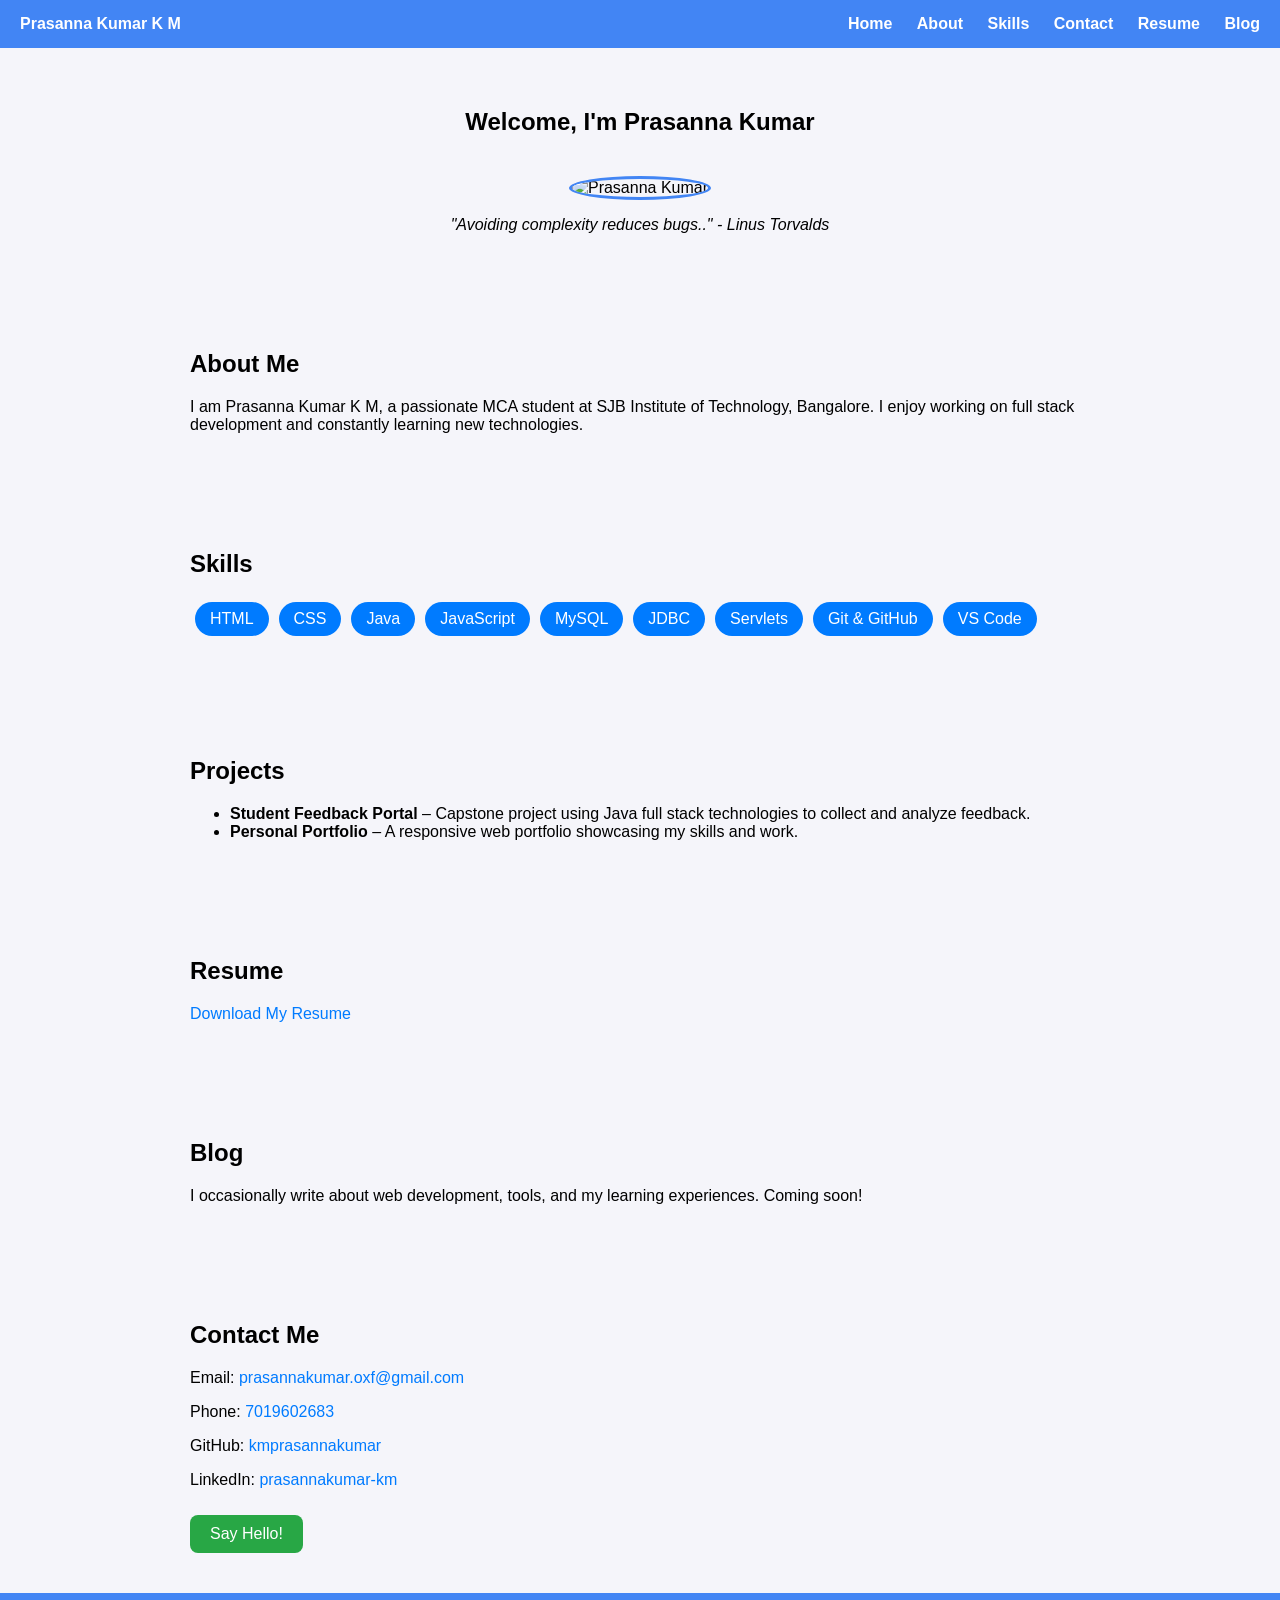
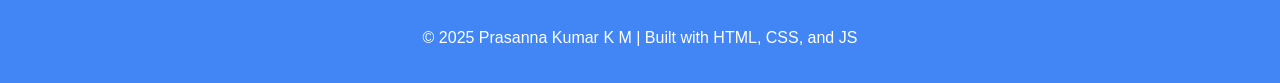
==== index.html @ b58815f3 "Initial commit" ====
<!DOCTYPE html>
<html lang="en">
<head>
  <meta charset="UTF-8">
  <meta name="viewport" content="width=device-width, initial-scale=1">
  <title>Prasanna Kumar K M</title>
  <link rel="stylesheet" href="style.css">
</head>
<body>
  <!-- Navbar -->
  <nav class="navbar">
    <div class="nav-left">Prasanna Kumar K M</div>
    <div class="nav-right">
      <a href="#home">Home</a>
      <a href="#about">About</a>
      <a href="#skills">Skills</a>
      <a href="#contact">Contact</a>
      <a href="#resume">Resume</a>
      <a href="#blog">Blog</a>
    </div>
  </nav>

  <!-- Home -->
  <section id="home" class="section center">
    <h1>Welcome, I'm Prasanna Kumar</h1>
    <img src="C:\Users\HP\Downloads\1742823588732.jpg" alt="Prasanna Kumar" class="profile-pic">
    <p><em>"Avoiding complexity reduces bugs.." - Linus Torvalds</em></p>
  </section>

  <!-- About -->
  <section id="about" class="section">
    <h2>About Me</h2>
    <p>I am Prasanna Kumar K M, a passionate MCA student at SJB Institute of Technology, Bangalore. I enjoy working on full stack development and constantly learning new technologies.</p>
  </section>

  <!-- Skills -->
  <section id="skills" class="section">
    <h2>Skills</h2>
    <ul class="skills">
      <li>HTML</li>
      <li>CSS</li>
      <li>Java</li>
      <li>JavaScript</li>
      <li>MySQL</li>
      <li>JDBC</li>
      <li>Servlets</li>
      <li>Git & GitHub</li>
      <li>VS Code</li>
    </ul>
  </section>

  <!-- Projects -->
  <section id="projects" class="section">
    <h2>Projects</h2>
    <ul>
      <li><strong>Student Feedback Portal</strong> – Capstone project using Java full stack technologies to collect and analyze feedback.</li>
      <li><strong>Personal Portfolio</strong> – A responsive web portfolio showcasing my skills and work.</li>
    </ul>
  </section>

  <!-- Resume -->
  <section id="resume" class="section">
    <h2>Resume</h2>
    <p><a href="#" target="_blank">Download My Resume</a></p>
  </section>

  <!-- Blog -->
  <section id="blog" class="section">
    <h2>Blog</h2>
    <p>I occasionally write about web development, tools, and my learning experiences. Coming soon!</p>
  </section>

  <!-- Contact -->
  <section id="contact" class="section">
    <h2>Contact Me</h2>
    <p>Email: <a href="mailto:prasannakumar.oxf@gmail.com">prasannakumar.oxf@gmail.com</a></p>
    <p>Phone: <a href="tel:+917019602683">7019602683</a></p>
    <p>GitHub: <a href="https://github.com/kmprasannakumar" target="_blank">kmprasannakumar</a></p>
    <p>LinkedIn: <a href="https://www.linkedin.com/in/prasannakumar-km/" target="_blank">prasannakumar-km</a></p>
    <button onclick="showMessage()">Say Hello!</button>
  </section>

  <!-- Footer -->
  <footer>
    <p>© 2025 Prasanna Kumar K M | Built with HTML, CSS, and JS</p>
  </footer>

  <script>
    function showMessage() {
      alert("Hi! Thanks for visiting my portfolio 😊");
    }
  </script>
</body>
</html>
---- style.css ----
body {
    font-family: Arial, sans-serif;
    margin: 0;
    background: #f5f5fa;
  }
  
  .navbar {
    display: flex;
    justify-content: space-between;
    background-color: #4285f4;
    padding: 15px 20px;
    color: white;
  }
  
  .nav-left {
    font-weight: bold;
  }
  
  .nav-right a {
    color: white;
    margin-left: 20px;
    text-decoration: none;
    font-weight: bold;
  }
  
  .section {
    padding: 40px 20px;
    max-width: 900px;
    margin: auto;
  }
  
  .center {
    text-align: center;
  }
  
  .profile-pic {
    width: 150px;
    border-radius: 50%;
    margin-top: 20px;
    border: 3px solid #4285f4;
  }
  
  .skills {
    list-style: none;
    padding: 0;
    display: flex;
    flex-wrap: wrap;
  }
  
  .skills li {
    background: #007bff;
    color: white;
    padding: 8px 15px;
    margin: 5px;
    border-radius: 20px;
  }
  
  a {
    color: #007bff;
    text-decoration: none;
  }
  
  button {
    padding: 10px 20px;
    font-size: 16px;
    background-color: #28a745;
    color: white;
    border: none;
    border-radius: 8px;
    margin-top: 10px;
    cursor: pointer;
  }
  
  button:hover {
    background-color: #218838;
  }
  
  footer {
    text-align: center;
    padding: 20px;
    background-color: #4285f4;
    color: white;
  }
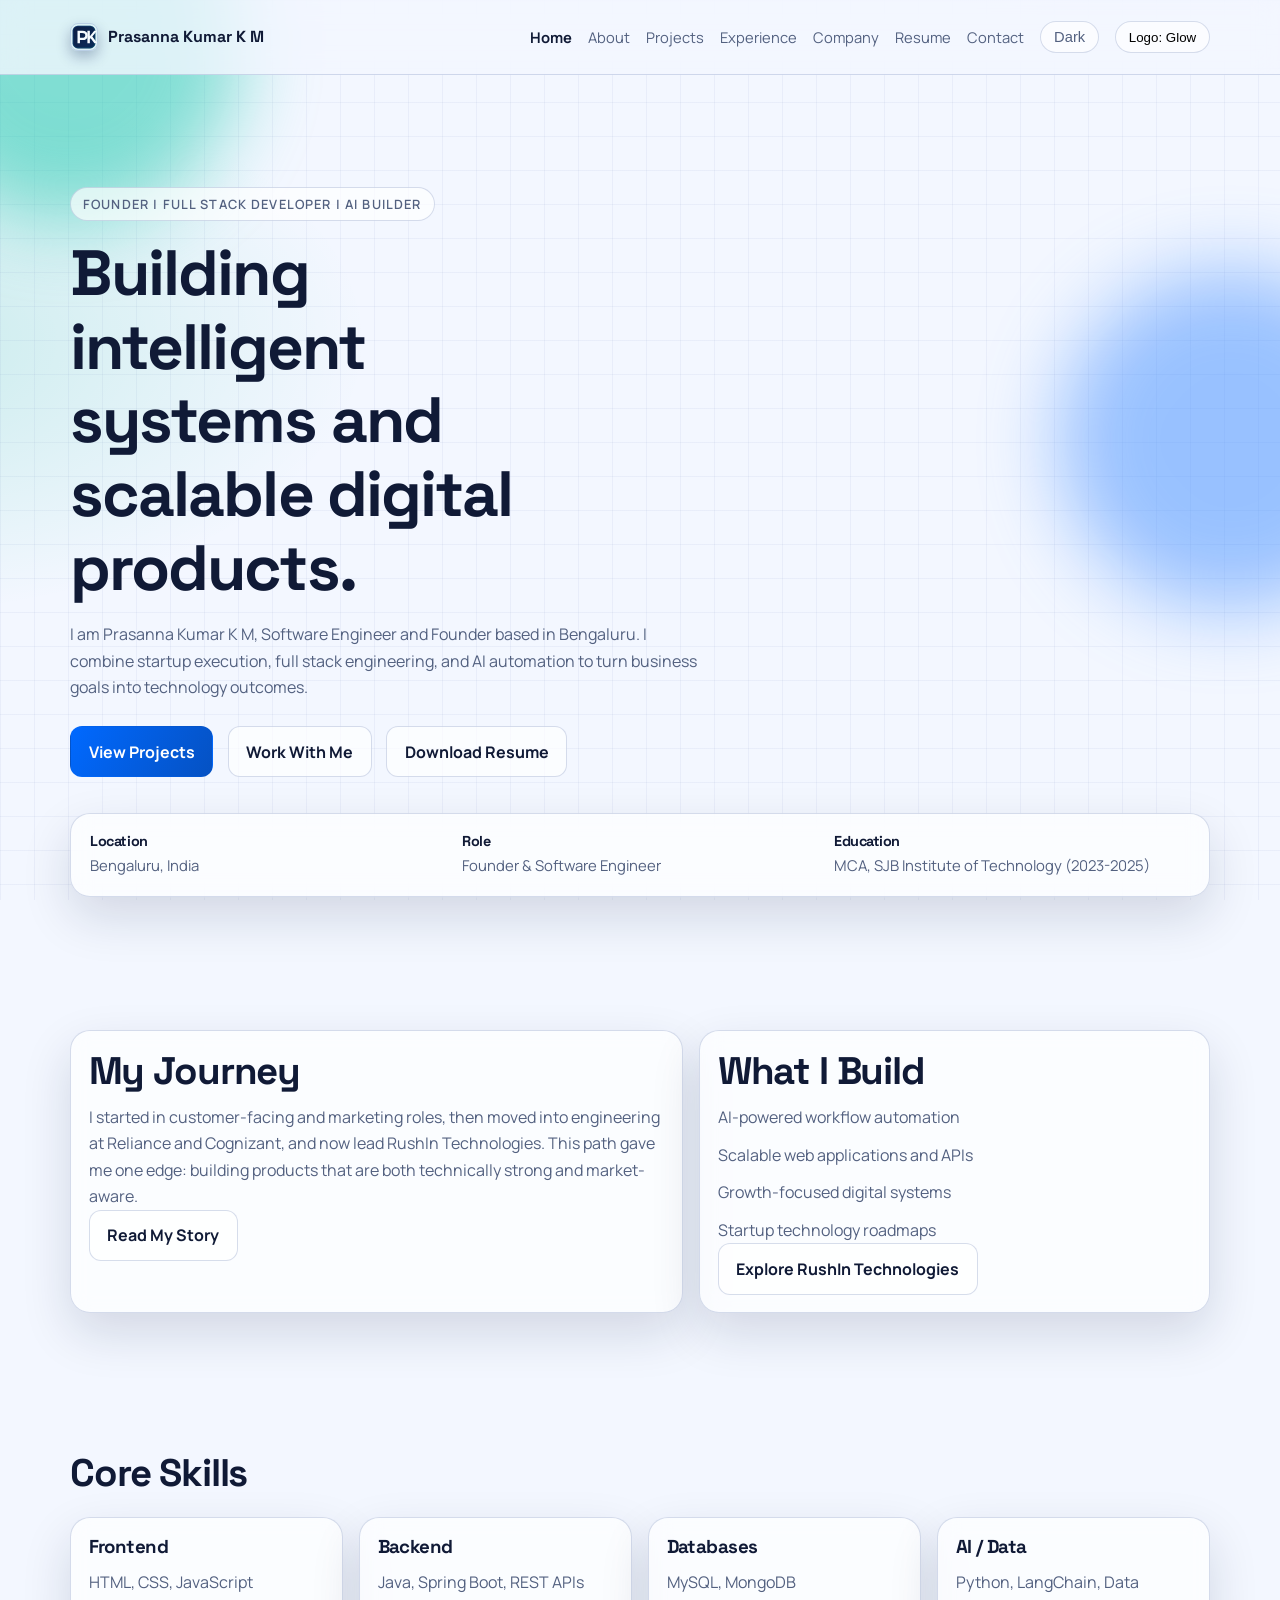
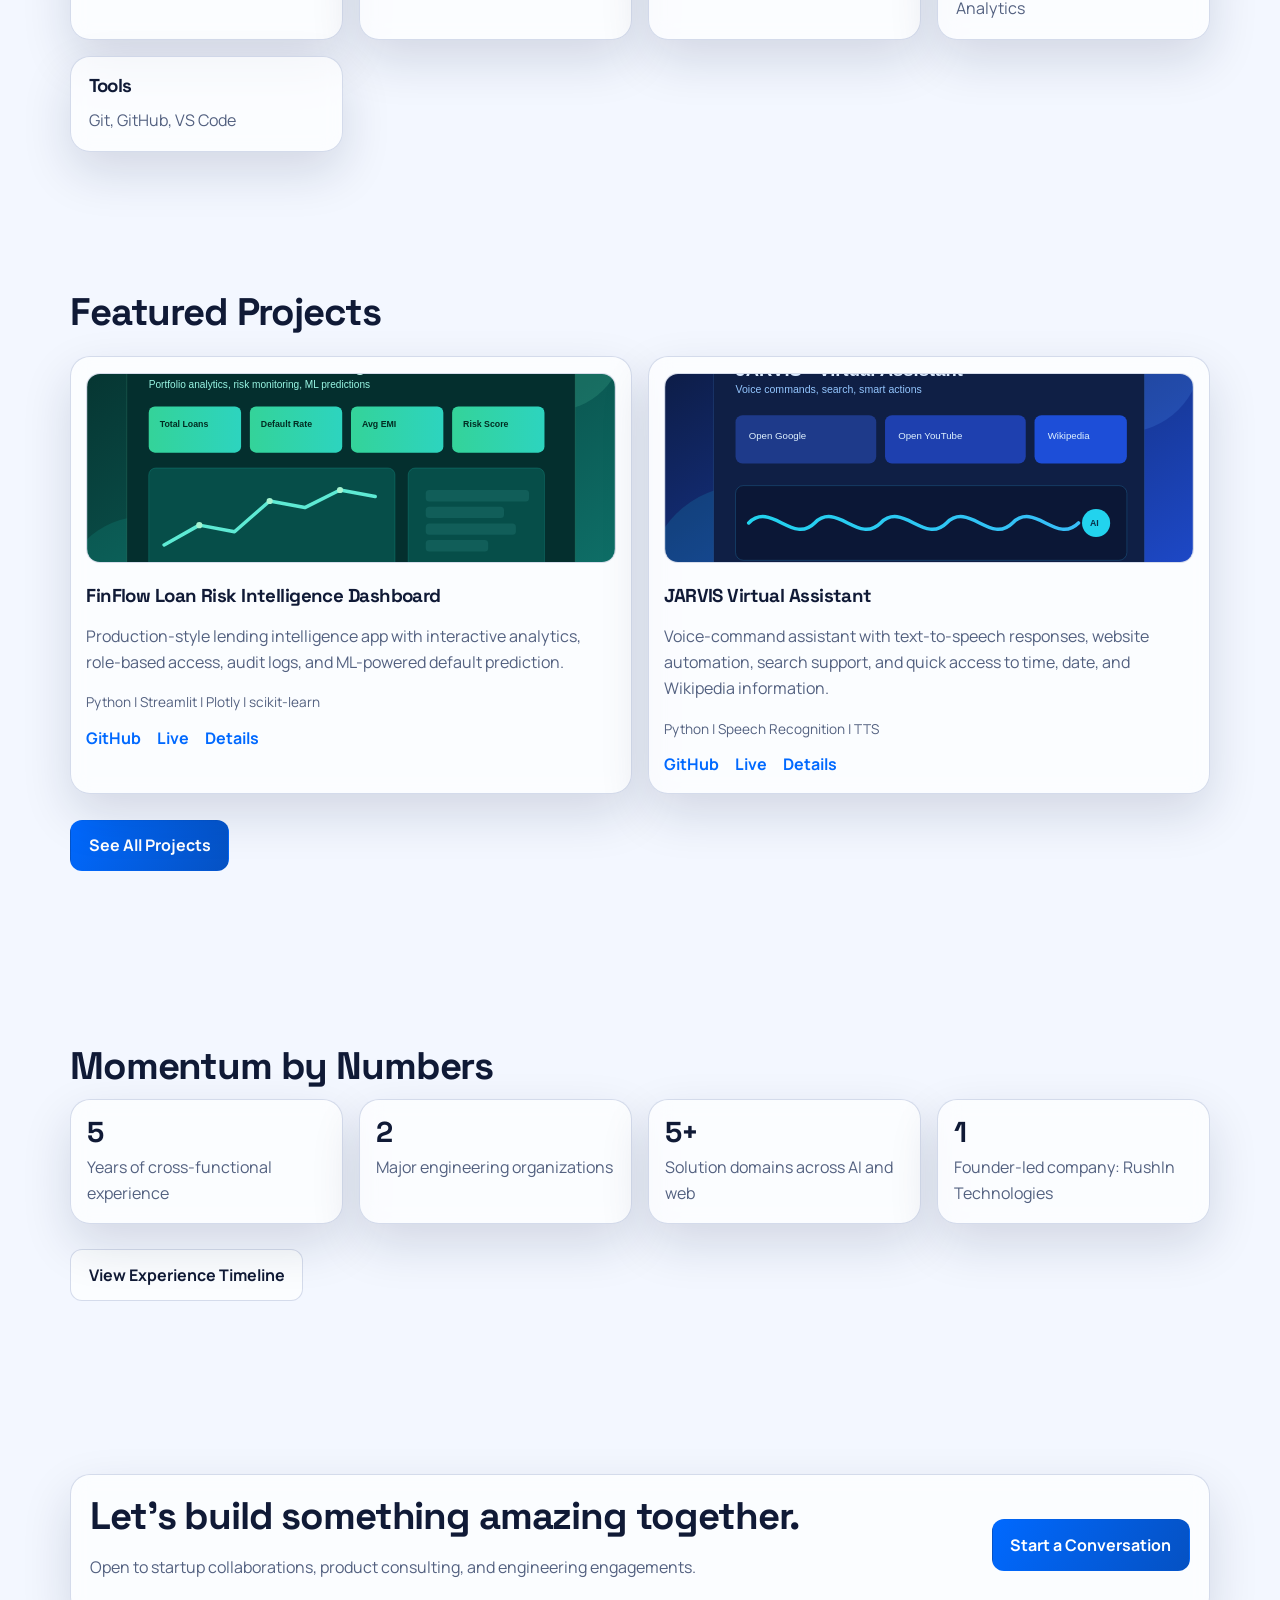
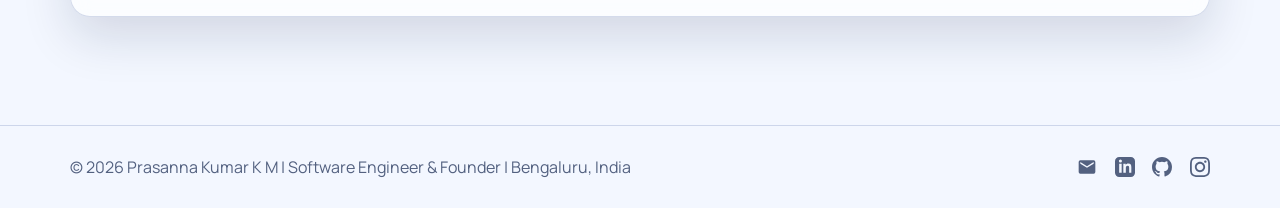
==== commit 93cf95dd: "portfolio" ====
--- a/index.html
+++ b/index.html
@@ -3,92 +3,246 @@
 <head>
   <meta charset="UTF-8">
   <meta name="viewport" content="width=device-width, initial-scale=1">
-  <title>Prasanna Kumar K M</title>
+  <title>Prasanna Kumar K M | Founder, Full Stack Developer, AI Engineer</title>
+  <meta name="description" content="Portfolio of Prasanna Kumar K M, Software Engineer and Founder based in Bengaluru.">
+  <meta name="keywords" content="Prasanna Kumar, Software Engineer, Founder, Full Stack Developer, AI Engineer, RushIn Technologies, Bengaluru">
+  <meta name="author" content="Prasanna Kumar K M">
+  <meta name="robots" content="index, follow">
+  <meta property="og:title" content="Prasanna Kumar K M | Founder Portfolio">
+  <meta property="og:description" content="Building intelligent systems and scalable digital products for ambitious businesses.">
+  <meta property="og:type" content="website">
+  <meta property="og:url" content="https://kmprasannakumar.github.io/portfolio/">
+  <meta property="og:image" content="https://kmprasannakumar.github.io/portfolio/assets/projects/portfolio-site.svg">
+  <link rel="canonical" href="https://kmprasannakumar.github.io/portfolio/">
+  <link rel="icon" type="image/svg+xml" href="assets/brand/pkm-mark.svg">
+  <meta name="twitter:card" content="summary_large_image">
+  <meta name="twitter:title" content="Prasanna Kumar K M | Founder Portfolio">
+  <meta name="twitter:description" content="Software Engineer and Founder building full stack and AI solutions.">
+  <meta name="twitter:image" content="https://kmprasannakumar.github.io/portfolio/assets/projects/portfolio-site.svg">
+  <link rel="preconnect" href="https://fonts.googleapis.com">
+  <link rel="preconnect" href="https://fonts.gstatic.com" crossorigin>
+  <link href="https://fonts.googleapis.com/css2?family=Manrope:wght@400;500;600;700;800&family=Space+Grotesk:wght@500;700&display=swap" rel="stylesheet">
   <link rel="stylesheet" href="style.css">
-</head>
-<body>
-  <!-- Navbar -->
-  <nav class="navbar">
-    <div class="nav-left">Prasanna Kumar K M</div>
-    <div class="nav-right">
-      <a href="#home">Home</a>
-      <a href="#about">About</a>
-      <a href="#skills">Skills</a>
-      <a href="#contact">Contact</a>
-      <a href="#resume">Resume</a>
-      <a href="#blog">Blog</a>
-    </div>
-  </nav>
-
-  <!-- Home -->
-  <section id="home" class="section center">
-    <h1>Welcome, I'm Prasanna Kumar</h1>
-    <img src="C:\Users\HP\Downloads\1742823588732.jpg" alt="Prasanna Kumar" class="profile-pic">
-    <p><em>"Avoiding complexity reduces bugs.." - Linus Torvalds</em></p>
-  </section>
-
-  <!-- About -->
-  <section id="about" class="section">
-    <h2>About Me</h2>
-    <p>I am Prasanna Kumar K M, a passionate MCA student at SJB Institute of Technology, Bangalore. I enjoy working on full stack development and constantly learning new technologies.</p>
-  </section>
-
-  <!-- Skills -->
-  <section id="skills" class="section">
-    <h2>Skills</h2>
-    <ul class="skills">
-      <li>HTML</li>
-      <li>CSS</li>
-      <li>Java</li>
-      <li>JavaScript</li>
-      <li>MySQL</li>
-      <li>JDBC</li>
-      <li>Servlets</li>
-      <li>Git & GitHub</li>
-      <li>VS Code</li>
-    </ul>
-  </section>
-
-  <!-- Projects -->
-  <section id="projects" class="section">
-    <h2>Projects</h2>
-    <ul>
-      <li><strong>Student Feedback Portal</strong> – Capstone project using Java full stack technologies to collect and analyze feedback.</li>
-      <li><strong>Personal Portfolio</strong> – A responsive web portfolio showcasing my skills and work.</li>
-    </ul>
-  </section>
-
-  <!-- Resume -->
-  <section id="resume" class="section">
-    <h2>Resume</h2>
-    <p><a href="#" target="_blank">Download My Resume</a></p>
-  </section>
-
-  <!-- Blog -->
-  <section id="blog" class="section">
-    <h2>Blog</h2>
-    <p>I occasionally write about web development, tools, and my learning experiences. Coming soon!</p>
-  </section>
-
-  <!-- Contact -->
-  <section id="contact" class="section">
-    <h2>Contact Me</h2>
-    <p>Email: <a href="mailto:prasannakumar.oxf@gmail.com">prasannakumar.oxf@gmail.com</a></p>
-    <p>Phone: <a href="tel:+917019602683">7019602683</a></p>
-    <p>GitHub: <a href="https://github.com/kmprasannakumar" target="_blank">kmprasannakumar</a></p>
-    <p>LinkedIn: <a href="https://www.linkedin.com/in/prasannakumar-km/" target="_blank">prasannakumar-km</a></p>
-    <button onclick="showMessage()">Say Hello!</button>
-  </section>
-
-  <!-- Footer -->
-  <footer>
-    <p>© 2025 Prasanna Kumar K M | Built with HTML, CSS, and JS</p>
-  </footer>
-
-  <script>
-    function showMessage() {
-      alert("Hi! Thanks for visiting my portfolio 😊");
+  <script type="application/ld+json">
+    {
+      "@context": "https://schema.org",
+      "@graph": [
+        {
+          "@type": "Person",
+          "name": "Prasanna Kumar K M",
+          "jobTitle": "Software Engineer and Founder",
+          "url": "https://kmprasannakumar.github.io/portfolio/",
+          "address": {
+            "@type": "PostalAddress",
+            "addressLocality": "Bengaluru",
+            "addressCountry": "IN"
+          },
+          "sameAs": [
+            "https://www.linkedin.com/in/prasannakumarkm",
+            "https://github.com/kmprasannakumar",
+            "https://www.instagram.com/prasannakumarkmreddy?igsh=bG9hbTIxcnY0bGRi"
+          ]
+        },
+        {
+          "@type": "Organization",
+          "name": "RushIn Technologies",
+          "url": "https://rushintech.in",
+          "founder": {
+            "@type": "Person",
+            "name": "Prasanna Kumar K M"
+          }
+        }
+      ]
     }
   </script>
+</head>
+<body data-page="home">
+  <div class="bg-orb orb-1" aria-hidden="true"></div>
+  <div class="bg-orb orb-2" aria-hidden="true"></div>
+  <div class="bg-grid" aria-hidden="true"></div>
+
+  <header class="site-header">
+    <nav class="navbar container" aria-label="Primary">
+      <a class="brand brand-wrap" href="index.html" aria-label="Go to homepage">
+        <img src="assets/brand/pkm-mark.svg" alt="PKM logo" class="logo-mark" width="28" height="28">
+        <span>Prasanna Kumar K M</span>
+      </a>
+      <button class="menu-btn" id="menuBtn" aria-expanded="false" aria-controls="navLinks" aria-label="Toggle menu">Menu</button>
+      <div class="nav-links" id="navLinks">
+        <a href="index.html" data-nav="home">Home</a>
+        <a href="about.html" data-nav="about">About</a>
+        <a href="projects.html" data-nav="projects">Projects</a>
+        <a href="experience.html" data-nav="experience">Experience</a>
+        <a href="company.html" data-nav="company">Company</a>
+        <a href="resume.html" data-nav="resume">Resume</a>
+        <a href="contact.html" data-nav="contact">Contact</a>
+        <button id="themeToggle" class="theme-toggle" aria-label="Toggle dark and light mode">Theme</button>
+        <button id="logoToggle" class="logo-toggle" aria-label="Toggle PK logo style">Logo: Glow</button>
+      </div>
+    </nav>
+  </header>
+
+  <main>
+    <section id="hero" class="hero container reveal">
+      <p class="kicker">Founder | Full Stack Developer | AI Builder</p>
+      <h1>Building intelligent systems and scalable digital products.</h1>
+      <p class="hero-copy">I am Prasanna Kumar K M, Software Engineer and Founder based in Bengaluru. I combine startup execution, full stack engineering, and AI automation to turn business goals into technology outcomes.</p>
+      <div class="hero-actions">
+        <a class="btn btn-primary" href="projects.html">View Projects</a>
+        <a class="btn btn-secondary" href="contact.html">Work With Me</a>
+        <a class="btn btn-secondary" href="assets/resume/Prasanna-Kumar-KM-Resume.pdf" download="Prasanna Kumar K M Resume.pdf">Download Resume</a>
+      </div>
+      <div class="hero-highlights glass-card">
+        <div>
+          <h3>Location</h3>
+          <p>Bengaluru, India</p>
+        </div>
+        <div>
+          <h3>Role</h3>
+          <p>Founder & Software Engineer</p>
+        </div>
+        <div>
+          <h3>Education</h3>
+          <p>MCA, SJB Institute of Technology (2023-2025)</p>
+        </div>
+      </div>
+    </section>
+
+    <section class="section container reveal">
+      <div class="split-layout">
+        <article class="glass-card skill-card">
+          <h2>My Journey</h2>
+          <p>I started in customer-facing and marketing roles, then moved into engineering at Reliance and Cognizant, and now lead RushIn Technologies. This path gave me one edge: building products that are both technically strong and market-aware.</p>
+          <a class="btn btn-secondary" href="about.html">Read My Story</a>
+        </article>
+        <article class="glass-card skill-card">
+          <h2>What I Build</h2>
+          <ul class="list-clean">
+            <li>AI-powered workflow automation</li>
+            <li>Scalable web applications and APIs</li>
+            <li>Growth-focused digital systems</li>
+            <li>Startup technology roadmaps</li>
+          </ul>
+          <a class="btn btn-secondary" href="company.html">Explore RushIn Technologies</a>
+        </article>
+      </div>
+    </section>
+
+    <section class="section container reveal">
+      <h2>Core Skills</h2>
+      <div class="skills-grid">
+        <article class="glass-card skill-card">
+          <h3>Frontend</h3>
+          <p>HTML, CSS, JavaScript</p>
+        </article>
+        <article class="glass-card skill-card">
+          <h3>Backend</h3>
+          <p>Java, Spring Boot, REST APIs</p>
+        </article>
+        <article class="glass-card skill-card">
+          <h3>Databases</h3>
+          <p>MySQL, MongoDB</p>
+        </article>
+        <article class="glass-card skill-card">
+          <h3>AI / Data</h3>
+          <p>Python, LangChain, Data Analytics</p>
+        </article>
+        <article class="glass-card skill-card">
+          <h3>Tools</h3>
+          <p>Git, GitHub, VS Code</p>
+        </article>
+      </div>
+    </section>
+
+    <section class="section container reveal">
+      <h2>Featured Projects</h2>
+      <div class="project-grid">
+        <article class="project-card glass-card">
+          <img src="assets/projects/finflow-dashboard.svg" alt="FinFlow Loan Risk Intelligence Dashboard" class="project-thumb" loading="lazy" width="1200" height="760">
+          <h3>FinFlow Loan Risk Intelligence Dashboard</h3>
+          <p>Production-style lending intelligence app with interactive analytics, role-based access, audit logs, and ML-powered default prediction.</p>
+          <p class="stack">Python | Streamlit | Plotly | scikit-learn</p>
+          <div class="project-links">
+            <a href="https://github.com/kmprasannakumar/finflow-loan" target="_blank" rel="noopener noreferrer">GitHub</a>
+            <a href="https://finflow-loan-dashboard.onrender.com" target="_blank" rel="noopener noreferrer">Live</a>
+            <a href="projects.html">Details</a>
+          </div>
+        </article>
+        <article class="project-card glass-card">
+          <img src="assets/projects/jarvis-assistant.svg" alt="JARVIS Virtual Assistant" class="project-thumb" loading="lazy" width="1200" height="760">
+          <h3>JARVIS Virtual Assistant</h3>
+          <p>Voice-command assistant with text-to-speech responses, website automation, search support, and quick access to time, date, and Wikipedia information.</p>
+          <p class="stack">Python | Speech Recognition | TTS</p>
+          <div class="project-links">
+            <a href="https://github.com/kmprasannakumar/jarvis_ai_assistant" target="_blank" rel="noopener noreferrer">GitHub</a>
+            <a href="https://jarvis.rushintech.in" target="_blank" rel="noopener noreferrer">Live</a>
+            <a href="projects.html">Details</a>
+          </div>
+        </article>
+      </div>
+      <div class="hero-actions">
+        <a class="btn btn-primary" href="projects.html">See All Projects</a>
+      </div>
+    </section>
+
+    <section class="section container reveal">
+      <h2>Momentum by Numbers</h2>
+      <div class="metrics-grid">
+        <article class="glass-card metric-card">
+          <h3>5</h3>
+          <p>Years of cross-functional experience</p>
+        </article>
+        <article class="glass-card metric-card">
+          <h3>2</h3>
+          <p>Major engineering organizations</p>
+        </article>
+        <article class="glass-card metric-card">
+          <h3>5+</h3>
+          <p>Solution domains across AI and web</p>
+        </article>
+        <article class="glass-card metric-card">
+          <h3>1</h3>
+          <p>Founder-led company: RushIn Technologies</p>
+        </article>
+      </div>
+      <div class="hero-actions">
+        <a class="btn btn-secondary" href="experience.html">View Experience Timeline</a>
+      </div>
+    </section>
+
+    <section class="section container reveal">
+      <div class="cta-banner glass-card">
+        <div>
+          <h2>Let's build something amazing together.</h2>
+          <p class="section-intro">Open to startup collaborations, product consulting, and engineering engagements.</p>
+        </div>
+        <a class="btn btn-primary" href="contact.html">Start a Conversation</a>
+      </div>
+    </section>
+  </main>
+
+  <footer class="site-footer">
+    <div class="container footer-wrap">
+      <p>&copy; <span id="year"></span> Prasanna Kumar K M | Software Engineer &amp; Founder | Bengaluru, India</p>
+      <nav class="footer-social" aria-label="Social media links">
+        <a href="mailto:prasannakumar.kmblr@gmail.com" aria-label="Email">
+          <svg viewBox="0 0 24 24" aria-hidden="true"><path d="M20 4H4a2 2 0 0 0-2 2v12a2 2 0 0 0 2 2h16a2 2 0 0 0 2-2V6a2 2 0 0 0-2-2zm0 4-8 5-8-5V6l8 5 8-5v2z"/></svg>
+        </a>
+        <a href="https://www.linkedin.com/in/prasannakumarkm" target="_blank" rel="noopener noreferrer" aria-label="LinkedIn">
+          <svg viewBox="0 0 24 24" aria-hidden="true"><path d="M19 0H5a5 5 0 0 0-5 5v14a5 5 0 0 0 5 5h14a5 5 0 0 0 5-5V5a5 5 0 0 0-5-5zM8 19H5V8h3v11zM6.5 6.7A1.8 1.8 0 1 1 6.5 3a1.8 1.8 0 0 1 0 3.7zM20 19h-3v-5.6c0-1.3 0-3-1.8-3S13 11.9 13 13.4V19h-3V8h2.9v1.5h.1c.4-.8 1.4-1.6 2.9-1.6 3.1 0 3.7 2 3.7 4.7V19z"/></svg>
+        </a>
+        <a href="https://github.com/kmprasannakumar" target="_blank" rel="noopener noreferrer" aria-label="GitHub">
+          <svg viewBox="0 0 24 24" aria-hidden="true"><path d="M12 0C5.37 0 0 5.37 0 12c0 5.3 3.44 9.8 8.2 11.38.6.11.82-.26.82-.58v-2.03c-3.34.73-4.04-1.61-4.04-1.61-.54-1.38-1.33-1.75-1.33-1.75-1.09-.74.08-.73.08-.73 1.2.09 1.84 1.24 1.84 1.24 1.07 1.83 2.8 1.3 3.48 1 .11-.78.42-1.3.76-1.6-2.67-.3-5.47-1.33-5.47-5.93 0-1.31.47-2.38 1.24-3.22-.14-.3-.54-1.52.1-3.18 0 0 1-.32 3.3 1.23a11.5 11.5 0 0 1 6 0c2.28-1.55 3.29-1.23 3.29-1.23.65 1.66.24 2.88.12 3.18.77.84 1.23 1.91 1.23 3.22 0 4.61-2.8 5.63-5.48 5.92.43.37.81 1.1.81 2.22v3.29c0 .32.21.7.82.58A12 12 0 0 0 24 12C24 5.37 18.63 0 12 0z"/></svg>
+        </a>
+        <a href="https://www.instagram.com/prasannakumarkmreddy?igsh=bG9hbTIxcnY0bGRi" target="_blank" rel="noopener noreferrer" aria-label="Instagram">
+          <svg viewBox="0 0 24 24" aria-hidden="true"><path d="M12 2.163c3.204 0 3.584.012 4.85.07 3.252.148 4.771 1.691 4.919 4.919.058 1.265.069 1.645.069 4.849 0 3.205-.012 3.584-.069 4.849-.149 3.225-1.664 4.771-4.919 4.919-1.266.058-1.644.07-4.85.07-3.204 0-3.584-.012-4.849-.07-3.26-.149-4.771-1.699-4.919-4.92-.058-1.265-.07-1.644-.07-4.849 0-3.204.013-3.583.07-4.849.149-3.227 1.664-4.771 4.919-4.919 1.266-.057 1.645-.069 4.849-.069zm0-2.163c-3.259 0-3.667.014-4.947.072-4.358.2-6.78 2.618-6.98 6.98-.059 1.281-.073 1.689-.073 4.948 0 3.259.014 3.668.072 4.948.2 4.358 2.618 6.78 6.98 6.98 1.281.058 1.689.072 4.948.072 3.259 0 3.668-.014 4.948-.072 4.354-.2 6.782-2.618 6.979-6.98.059-1.28.073-1.689.073-4.948 0-3.259-.014-3.667-.072-4.947-.196-4.354-2.617-6.78-6.979-6.98-1.281-.059-1.69-.073-4.949-.073zm0 5.838c-3.403 0-6.162 2.759-6.162 6.162S8.597 18.163 12 18.163s6.162-2.759 6.162-6.162S15.403 5.838 12 5.838zm0 10.162c-2.209 0-4-1.79-4-4 0-2.209 1.791-4 4-4s4 1.791 4 4c0 2.21-1.791 4-4 4zm6.406-11.845c-.796 0-1.441.645-1.441 1.44s.645 1.44 1.441 1.44c.795 0 1.439-.645 1.439-1.44s-.644-1.44-1.439-1.44z"/></svg>
+        </a>
+      </nav>
+    </div>
+  </footer>
+
+  <script src="script.js" defer></script>
 </body>
 </html>
+
+
--- a/style.css
+++ b/style.css
@@ -1,84 +1,684 @@
+:root {
+  --bg: #f3f7ff;
+  --surface: rgba(255, 255, 255, 0.68);
+  --surface-solid: #ffffff;
+  --text: #101a36;
+  --muted: #536180;
+  --primary: #0069ff;
+  --secondary: #00b894;
+  --border: rgba(72, 101, 163, 0.22);
+  --shadow: 0 20px 50px rgba(12, 26, 67, 0.14);
+  --ring: rgba(0, 105, 255, 0.3);
+}
+
+body[data-theme="dark"] {
+  --bg: #0a0f1f;
+  --surface: rgba(17, 27, 52, 0.64);
+  --surface-solid: #111a33;
+  --text: #e7efff;
+  --muted: #a4b4d8;
+  --primary: #5ea0ff;
+  --secondary: #37d4b2;
+  --border: rgba(142, 168, 232, 0.28);
+  --shadow: 0 22px 60px rgba(0, 0, 0, 0.45);
+  --ring: rgba(94, 160, 255, 0.38);
+}
+
+* {
+  box-sizing: border-box;
+}
+
+html {
+  scroll-behavior: smooth;
+}
+
 body {
-    font-family: Arial, sans-serif;
-    margin: 0;
-    background: #f5f5fa;
-  }
-  
-  .navbar {
+  margin: 0;
+  font-family: "Manrope", sans-serif;
+  background: radial-gradient(1200px 600px at 90% -10%, rgba(0, 105, 255, 0.18), transparent 60%),
+    radial-gradient(900px 500px at -10% 10%, rgba(0, 184, 148, 0.18), transparent 55%),
+    var(--bg);
+  color: var(--text);
+  line-height: 1.65;
+  overflow-x: hidden;
+}
+
+h1,
+h2,
+h3 {
+  font-family: "Space Grotesk", sans-serif;
+  letter-spacing: -0.03em;
+  margin: 0 0 0.7rem;
+  line-height: 1.15;
+}
+
+a {
+  color: inherit;
+  text-decoration: none;
+}
+
+.container {
+  width: min(1140px, 92vw);
+  margin: 0 auto;
+}
+
+.bg-orb {
+  position: fixed;
+  width: 340px;
+  height: 340px;
+  filter: blur(40px);
+  border-radius: 50%;
+  z-index: -2;
+  opacity: 0.5;
+}
+
+.orb-1 {
+  top: -120px;
+  left: -100px;
+  background: #0ec5a8;
+}
+
+.orb-2 {
+  right: -120px;
+  top: 30%;
+  background: #3f8cff;
+}
+
+.bg-grid {
+  position: fixed;
+  inset: 0;
+  z-index: -3;
+  background-image: linear-gradient(to right, rgba(127, 147, 199, 0.09) 1px, transparent 1px),
+    linear-gradient(to bottom, rgba(127, 147, 199, 0.09) 1px, transparent 1px);
+  background-size: 34px 34px;
+}
+
+.site-header {
+  position: sticky;
+  top: 0;
+  z-index: 100;
+  -webkit-backdrop-filter: blur(12px);
+  backdrop-filter: blur(12px);
+  background: color-mix(in srgb, var(--bg) 80%, transparent);
+  border-bottom: 1px solid var(--border);
+}
+
+.navbar {
+  min-height: 74px;
+  display: flex;
+  align-items: center;
+  justify-content: space-between;
+  gap: 1rem;
+}
+
+.brand {
+  font-family: "Space Grotesk", sans-serif;
+  font-weight: 700;
+  font-size: 1rem;
+}
+
+.brand-wrap {
+  display: inline-flex;
+  align-items: center;
+  gap: 0.6rem;
+}
+
+.logo-mark {
+  width: 28px;
+  height: 28px;
+  border-radius: 8px;
+  border: 1px solid rgba(127, 147, 199, 0.36);
+  box-shadow: 0 6px 14px rgba(0, 23, 74, 0.28);
+}
+
+.nav-links {
+  display: flex;
+  align-items: center;
+  gap: 1rem;
+}
+
+.nav-links a,
+.theme-toggle,
+.menu-btn {
+  font-size: 0.92rem;
+  color: var(--muted);
+  transition: 0.25s ease;
+}
+
+.nav-links a:hover,
+.theme-toggle:hover,
+.menu-btn:hover {
+  color: var(--text);
+}
+
+.active-link {
+  color: var(--text) !important;
+  font-weight: 700;
+}
+
+.menu-btn {
+  display: none;
+  border: 1px solid var(--border);
+  border-radius: 12px;
+  background: transparent;
+  padding: 0.45rem 0.7rem;
+}
+
+.theme-toggle {
+  border: 1px solid var(--border);
+  border-radius: 999px;
+  background: var(--surface);
+  padding: 0.45rem 0.8rem;
+  cursor: pointer;
+}
+
+.logo-toggle {
+  border: 1px solid var(--border);
+  border-radius: 999px;
+  background: var(--surface);
+  padding: 0.45rem 0.8rem;
+  cursor: pointer;
+  min-width: 92px;
+}
+
+.hero {
+  padding: 7rem 0 4rem;
+}
+
+.page-hero {
+  padding: 6.2rem 0 2.2rem;
+}
+
+.page-hero h1 {
+  font-size: clamp(1.9rem, 4vw, 3.2rem);
+  max-width: 14ch;
+}
+
+.page-intro {
+  max-width: 68ch;
+  color: var(--muted);
+}
+
+.kicker {
+  width: fit-content;
+  margin: 0;
+  padding: 0.35rem 0.75rem;
+  border-radius: 999px;
+  border: 1px solid var(--border);
+  background: var(--surface);
+  color: var(--muted);
+  font-size: 0.8rem;
+  font-weight: 600;
+  text-transform: uppercase;
+  letter-spacing: 0.09em;
+}
+
+.hero h1 {
+  font-size: clamp(2.1rem, 5vw, 4.4rem);
+  max-width: 11.5ch;
+  margin-top: 1rem;
+}
+
+.hero-copy {
+  max-width: 64ch;
+  color: var(--muted);
+}
+
+.hero-actions {
+  display: flex;
+  flex-wrap: wrap;
+  gap: 0.9rem;
+  margin: 1.6rem 0 2.2rem;
+}
+
+.btn {
+  display: inline-flex;
+  align-items: center;
+  justify-content: center;
+  border-radius: 12px;
+  border: 1px solid transparent;
+  padding: 0.72rem 1.1rem;
+  font-weight: 700;
+  transition: 0.25s ease;
+}
+
+.btn:focus-visible,
+.nav-links a:focus-visible,
+.theme-toggle:focus-visible,
+.menu-btn:focus-visible,
+.project-links a:focus-visible,
+.contact-links a:focus-visible {
+  outline: none;
+  box-shadow: 0 0 0 4px var(--ring);
+}
+
+.btn-primary {
+  color: #fff;
+  background: linear-gradient(120deg, var(--primary), color-mix(in srgb, var(--primary) 70%, #101a36));
+}
+
+.btn-primary:hover {
+  transform: translateY(-2px);
+  box-shadow: 0 8px 24px color-mix(in srgb, var(--primary) 36%, transparent);
+}
+
+.btn-secondary {
+  color: var(--text);
+  border-color: var(--border);
+  background: var(--surface);
+}
+
+.btn-secondary:hover {
+  transform: translateY(-2px);
+}
+
+.glass-card {
+  border: 1px solid var(--border);
+  background: var(--surface);
+  box-shadow: var(--shadow);
+  border-radius: 20px;
+  -webkit-backdrop-filter: blur(10px);
+  backdrop-filter: blur(10px);
+}
+
+.hero-highlights {
+  display: grid;
+  grid-template-columns: repeat(3, minmax(0, 1fr));
+  gap: 1rem;
+  padding: 1.2rem;
+}
+
+.hero-highlights h3 {
+  font-size: 0.9rem;
+  margin-bottom: 0.2rem;
+}
+
+.hero-highlights p {
+  margin: 0;
+  color: var(--muted);
+  font-size: 0.93rem;
+}
+
+.section {
+  padding: 4.3rem 0;
+}
+
+.section h2 {
+  font-size: clamp(1.5rem, 3vw, 2.4rem);
+}
+
+.section p {
+  color: var(--muted);
+}
+
+.skills-grid,
+.project-grid,
+.service-grid {
+  margin-top: 1.4rem;
+  display: grid;
+  gap: 1rem;
+}
+
+.skills-grid {
+  grid-template-columns: repeat(auto-fit, minmax(220px, 1fr));
+}
+
+.skill-card {
+  padding: 1.1rem;
+}
+
+.skill-card p {
+  margin: 0;
+}
+
+.project-grid {
+  grid-template-columns: repeat(auto-fit, minmax(250px, 1fr));
+}
+
+.project-card {
+  padding: 0.95rem;
+  transition: transform 0.28s ease;
+}
+
+.project-card:hover {
+  transform: translateY(-6px);
+}
+
+.project-image {
+  height: 130px;
+  border-radius: 14px;
+  margin-bottom: 0.95rem;
+}
+
+.project-thumb {
+  width: 100%;
+  height: 190px;
+  object-fit: cover;
+  border-radius: 14px;
+  margin-bottom: 0.95rem;
+  border: 1px solid var(--border);
+  background: var(--surface-solid);
+}
+
+.image-a {
+  background: linear-gradient(125deg, #0069ff, #4ab6ff);
+}
+
+.image-b {
+  background: linear-gradient(125deg, #00b894, #008a75);
+}
+
+.image-c {
+  background: linear-gradient(125deg, #0d2b6e, #2f77ff);
+}
+
+.image-d {
+  background: linear-gradient(125deg, #0b1d4d, #007ad9);
+}
+
+.stack {
+  font-size: 0.85rem;
+  margin: 0.7rem 0;
+}
+
+.project-links {
+  display: flex;
+  gap: 1rem;
+}
+
+.project-links a {
+  font-weight: 700;
+  color: var(--primary);
+}
+
+.timeline {
+  margin-top: 1.4rem;
+  display: grid;
+  gap: 1rem;
+  position: relative;
+}
+
+.timeline::before {
+  content: "";
+  position: absolute;
+  left: 9px;
+  top: 10px;
+  bottom: 10px;
+  width: 2px;
+  background: linear-gradient(var(--primary), transparent);
+}
+
+.timeline-item {
+  margin-left: 1.4rem;
+  padding: 1rem;
+  position: relative;
+}
+
+.timeline-item::before {
+  content: "";
+  position: absolute;
+  left: -1.95rem;
+  top: 1.2rem;
+  width: 0.72rem;
+  height: 0.72rem;
+  border-radius: 50%;
+  background: var(--primary);
+  box-shadow: 0 0 0 6px color-mix(in srgb, var(--primary) 24%, transparent);
+}
+
+.section-intro {
+  max-width: 62ch;
+}
+
+.service-grid {
+  grid-template-columns: repeat(auto-fit, minmax(170px, 1fr));
+  margin-bottom: 1.3rem;
+}
+
+.service-card {
+  min-height: 110px;
+  display: grid;
+  place-items: center;
+  padding: 0.8rem;
+}
+
+.service-card h3 {
+  font-size: 1rem;
+  text-align: center;
+  margin: 0;
+}
+
+.github-wrap {
+  display: grid;
+  grid-template-columns: 1.2fr 1fr;
+  gap: 1rem;
+  margin-top: 1.2rem;
+}
+
+.github-stats {
+  width: 100%;
+  border-radius: 18px;
+  border: 1px solid var(--border);
+  background: var(--surface-solid);
+}
+
+.repo-panel {
+  padding: 1rem;
+}
+
+.repo-list {
+  list-style: none;
+  margin: 0;
+  padding: 0;
+  display: grid;
+  gap: 0.85rem;
+}
+
+.repo-list a {
+  color: var(--primary);
+  font-weight: 700;
+}
+
+.contact-links {
+  margin-top: 1rem;
+  padding: 1rem;
+  display: flex;
+  flex-wrap: wrap;
+  gap: 1rem;
+}
+
+.contact-links a {
+  font-weight: 700;
+  color: var(--primary);
+}
+
+/* Social icon links */
+.social-link {
+  display: inline-flex;
+  align-items: center;
+  gap: 0.45rem;
+  font-weight: 600;
+  color: var(--primary);
+  text-decoration: none;
+  transition: opacity 0.2s ease;
+}
+
+.social-link:hover {
+  opacity: 0.72;
+}
+
+.social-link svg {
+  flex-shrink: 0;
+  width: 20px;
+  height: 20px;
+  fill: currentColor;
+}
+
+/* Footer social icons row */
+.footer-social {
+  display: flex;
+  gap: 1.1rem;
+  align-items: center;
+  flex-wrap: wrap;
+}
+
+.footer-social a {
+  color: var(--muted);
+  display: flex;
+  align-items: center;
+  transition: color 0.2s ease;
+}
+
+.footer-social a:hover {
+  color: var(--primary);
+}
+
+.footer-social svg {
+  width: 20px;
+  height: 20px;
+  fill: currentColor;
+  display: block;
+}
+
+/* Resume contact list links */
+.list-clean a {
+  color: var(--primary);
+  font-weight: 600;
+  display: inline-flex;
+  align-items: center;
+  gap: 0.4rem;
+}
+
+.list-clean a svg {
+  width: 16px;
+  height: 16px;
+  fill: currentColor;
+  flex-shrink: 0;
+}
+
+.split-layout {
+  display: grid;
+  grid-template-columns: 1.2fr 1fr;
+  gap: 1rem;
+}
+
+.list-clean {
+  list-style: none;
+  margin: 0;
+  padding: 0;
+  display: grid;
+  gap: 0.7rem;
+}
+
+.list-clean li {
+  color: var(--muted);
+}
+
+.metrics-grid {
+  display: grid;
+  grid-template-columns: repeat(auto-fit, minmax(180px, 1fr));
+  gap: 1rem;
+}
+
+.metric-card {
+  padding: 1rem;
+}
+
+.metric-card h3 {
+  margin: 0;
+  font-size: 1.8rem;
+}
+
+.metric-card p {
+  margin: 0.3rem 0 0;
+}
+
+.cta-banner {
+  padding: 1.2rem;
+  display: flex;
+  align-items: center;
+  justify-content: space-between;
+  gap: 1rem;
+  flex-wrap: wrap;
+}
+
+.site-footer {
+  border-top: 1px solid var(--border);
+  margin-top: 2.5rem;
+}
+
+.footer-wrap {
+  min-height: 82px;
+  display: flex;
+  align-items: center;
+  justify-content: space-between;
+  gap: 0.8rem;
+  flex-wrap: wrap;
+  color: var(--muted);
+}
+
+.reveal {
+  opacity: 0;
+  transform: translateY(20px);
+  transition: opacity 0.66s ease, transform 0.66s ease;
+}
+
+.reveal.active {
+  opacity: 1;
+  transform: translateY(0);
+}
+
+@media (max-width: 960px) {
+  .github-wrap,
+  .hero-highlights,
+  .split-layout {
+    grid-template-columns: 1fr;
+  }
+
+  .hero {
+    padding-top: 6.2rem;
+  }
+}
+
+@media (max-width: 760px) {
+  .menu-btn {
+    display: inline-flex;
+  }
+
+  .nav-links {
+    position: absolute;
+    right: 4vw;
+    top: 76px;
+    width: min(300px, 88vw);
+    background: var(--surface-solid);
+    border: 1px solid var(--border);
+    border-radius: 16px;
+    padding: 0.9rem;
+    flex-direction: column;
+    align-items: flex-start;
+    box-shadow: var(--shadow);
+    display: none;
+  }
+
+  .nav-links.open {
     display: flex;
-    justify-content: space-between;
-    background-color: #4285f4;
-    padding: 15px 20px;
-    color: white;
-  }
-  
-  .nav-left {
-    font-weight: bold;
-  }
-  
-  .nav-right a {
-    color: white;
-    margin-left: 20px;
-    text-decoration: none;
-    font-weight: bold;
-  }
-  
-  .section {
-    padding: 40px 20px;
-    max-width: 900px;
-    margin: auto;
-  }
-  
-  .center {
-    text-align: center;
-  }
-  
-  .profile-pic {
-    width: 150px;
-    border-radius: 50%;
-    margin-top: 20px;
-    border: 3px solid #4285f4;
-  }
-  
-  .skills {
-    list-style: none;
-    padding: 0;
-    display: flex;
-    flex-wrap: wrap;
-  }
-  
-  .skills li {
-    background: #007bff;
-    color: white;
-    padding: 8px 15px;
-    margin: 5px;
-    border-radius: 20px;
-  }
-  
-  a {
-    color: #007bff;
-    text-decoration: none;
-  }
-  
-  button {
-    padding: 10px 20px;
-    font-size: 16px;
-    background-color: #28a745;
-    color: white;
-    border: none;
-    border-radius: 8px;
-    margin-top: 10px;
-    cursor: pointer;
-  }
-  
-  button:hover {
-    background-color: #218838;
-  }
-  
-  footer {
-    text-align: center;
-    padding: 20px;
-    background-color: #4285f4;
-    color: white;
-  }
+  }
+
+  .hero h1 {
+    max-width: 13ch;
+  }
+}
+
+@media (prefers-reduced-motion: reduce) {
+  * {
+    animation: none !important;
+    transition: none !important;
+    scroll-behavior: auto !important;
+  }
+
+  .reveal {
+    opacity: 1;
+    transform: none;
+  }
+}
   
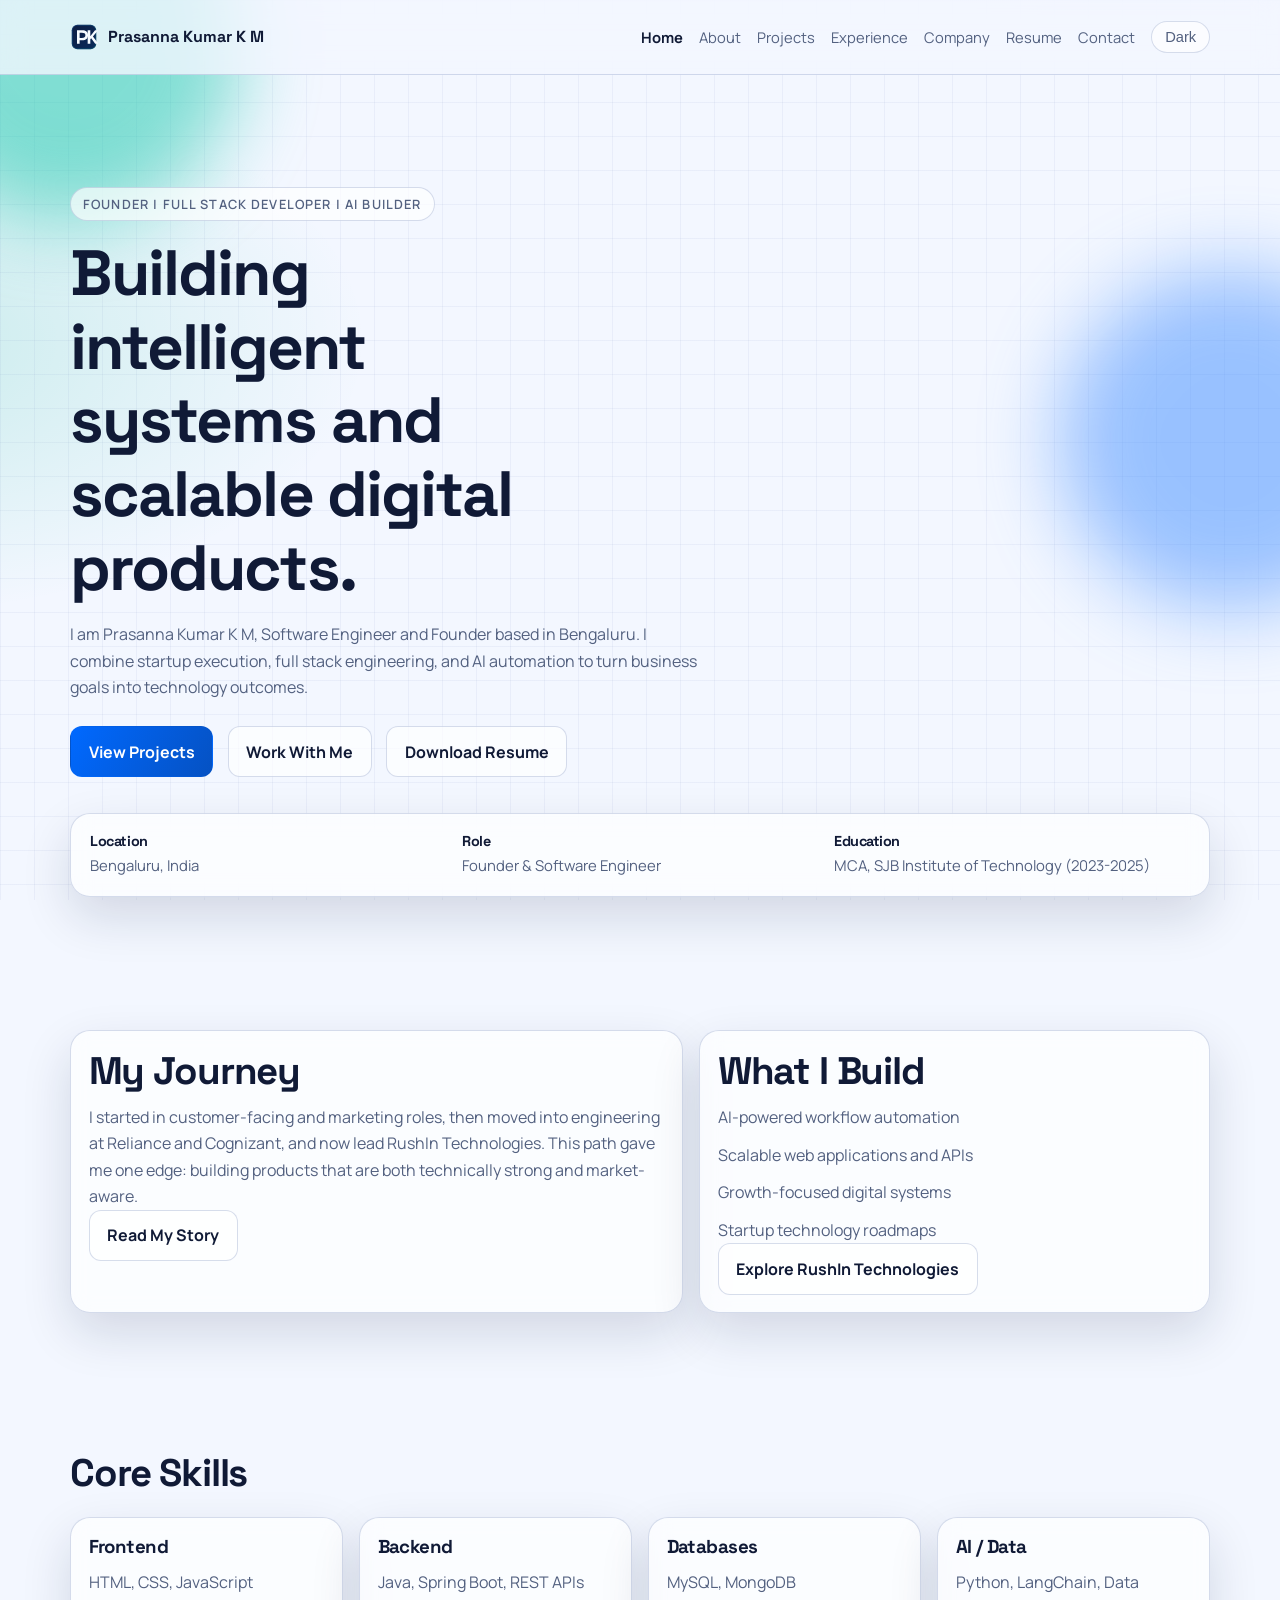
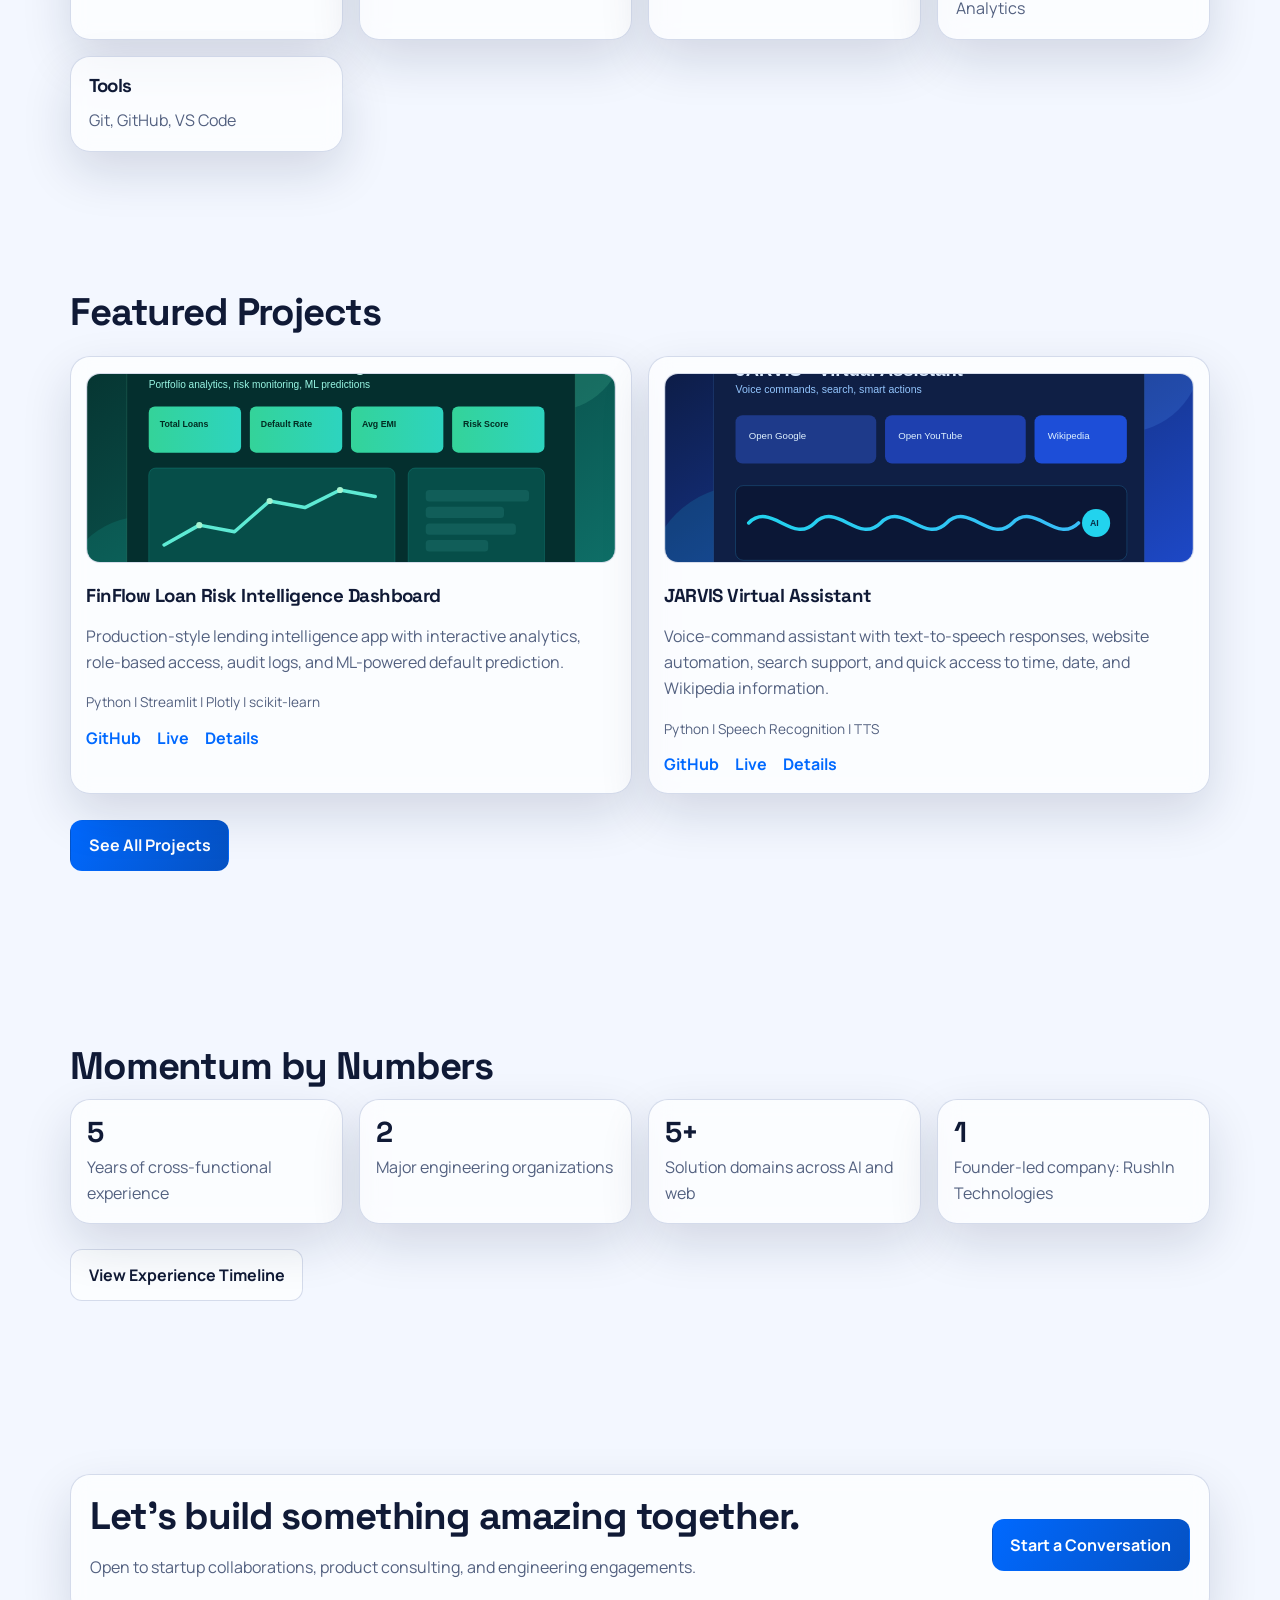
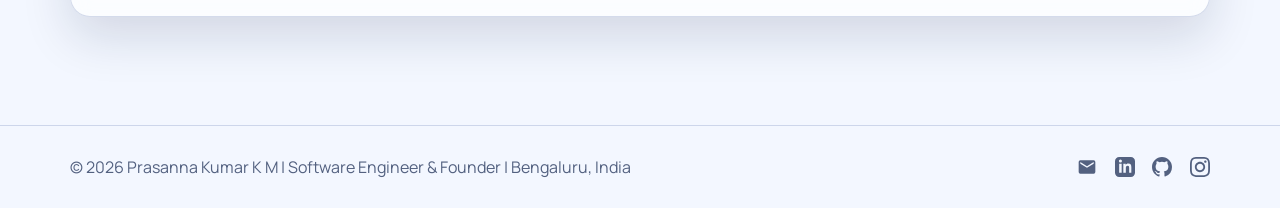
==== commit 3366f5db: "Refine portfolio content and remove logo mode toggle" ====
--- a/index.html
+++ b/index.html
@@ -77,7 +77,6 @@
         <a href="resume.html" data-nav="resume">Resume</a>
         <a href="contact.html" data-nav="contact">Contact</a>
         <button id="themeToggle" class="theme-toggle" aria-label="Toggle dark and light mode">Theme</button>
-        <button id="logoToggle" class="logo-toggle" aria-label="Toggle PK logo style">Logo: Glow</button>
       </div>
     </nav>
   </header>
@@ -246,3 +245,4 @@
 </html>
 
 
+
--- a/style.css
+++ b/style.css
@@ -127,8 +127,6 @@
   width: 28px;
   height: 28px;
   border-radius: 8px;
-  border: 1px solid rgba(127, 147, 199, 0.36);
-  box-shadow: 0 6px 14px rgba(0, 23, 74, 0.28);
 }
 
 .nav-links {
@@ -170,15 +168,6 @@
   background: var(--surface);
   padding: 0.45rem 0.8rem;
   cursor: pointer;
-}
-
-.logo-toggle {
-  border: 1px solid var(--border);
-  border-radius: 999px;
-  background: var(--surface);
-  padding: 0.45rem 0.8rem;
-  cursor: pointer;
-  min-width: 92px;
 }
 
 .hero {
